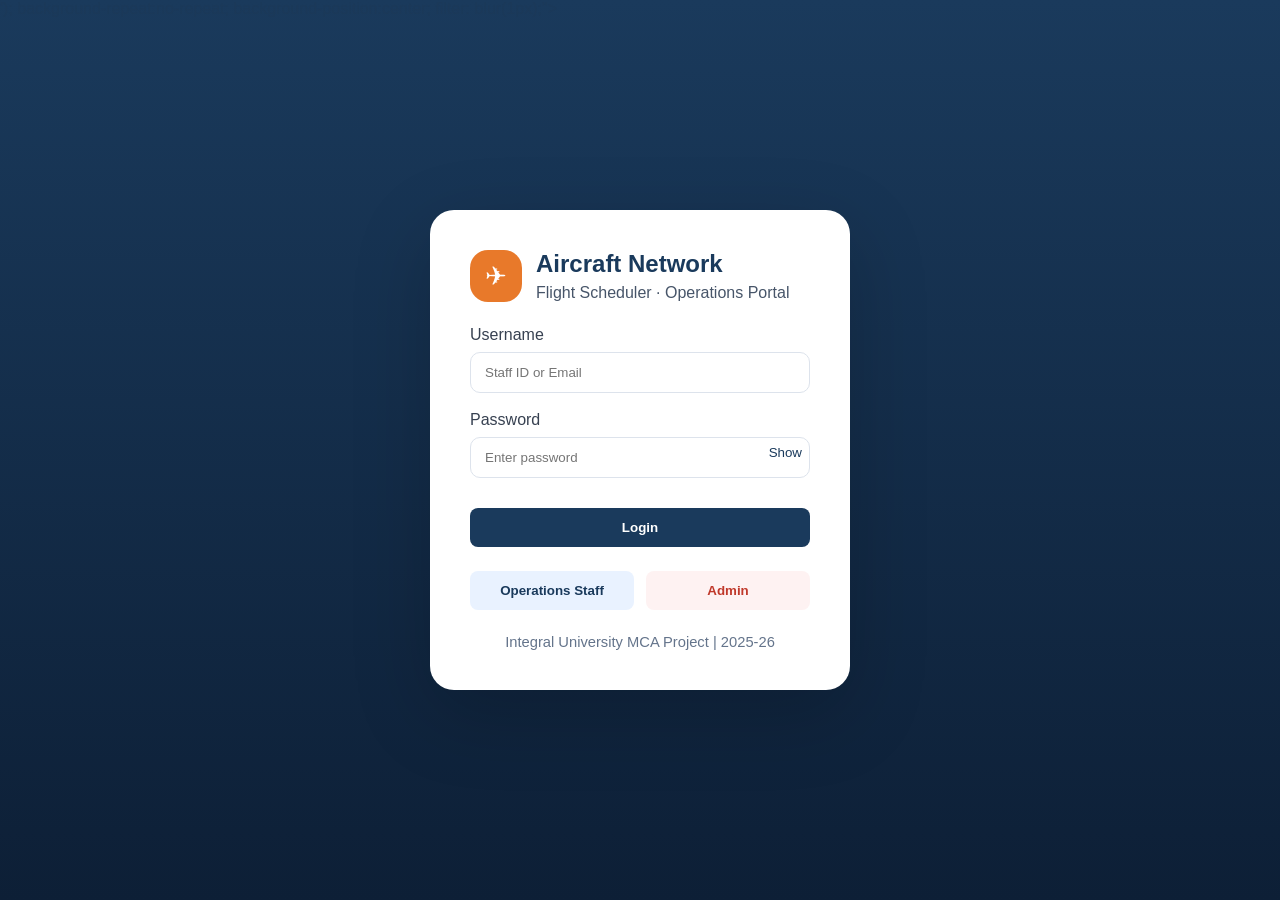
==== frontend/index.html @ dce7ee1d "Initial commit: Aircraft Network Flight Scheduler project" ====
<!DOCTYPE html>
<html lang="en">
<head>
  <meta charset="UTF-8">
  <meta name="viewport" content="width=device-width, initial-scale=1.0">
  <title>Aircraft Network Flight Scheduler</title>
  <link rel="stylesheet" href="css/main.css">
</head>
<body>
  <div class="login-page" style="min-height:100vh; display:grid; place-items:center; background: linear-gradient(180deg, #1a3a5c 0%, #0d1f36 100%);">
    <div style="position:absolute; inset:0; opacity:0.06; background-image:url('data:image/svg+xml;charset=UTF-8,<svg xmlns=\"http://www.w3.org/2000/svg\" viewBox=\"0 0 800 600\"><path d=\"M100 500C180 420 320 420 400 500C480 580 620 580 700 500\" stroke=\"white\" stroke-width=8 fill=\"none\" opacity=\"0.15\"/><path d=\"M240 180L300 150L280 180L320 210\" stroke=\"white\" stroke-width=6 fill=\"none\" opacity=\"0.08\"/></svg>'); background-repeat:no-repeat; background-position:center; filter: blur(1px);"></div>
    <div style="position:relative; width:min(420px,90vw); background:white; border-radius:24px; box-shadow:0 24px 80px rgba(0,0,0,0.18); padding:40px; z-index:1;">
      <div style="display:flex; align-items:center; gap:14px; margin-bottom:24px;">
        <div style="width:52px; height:52px; border-radius:18px; background:var(--accent); display:grid; place-items:center; color:white; font-size:1.6rem;">✈</div>
        <div>
          <h1 style="font-size:1.5rem; margin-bottom:6px; color:var(--primary);">Aircraft Network</h1>
          <p style="margin:0; color:#475569;">Flight Scheduler · Operations Portal</p>
        </div>
      </div>
      <form id="loginForm">
        <div class="form-group">
          <label for="username">Username</label>
          <input id="username" type="text" placeholder="Staff ID or Email" required>
        </div>
        <div class="form-group">
          <label for="password">Password</label>
          <div style="position:relative;">
            <input id="password" type="password" placeholder="Enter password" style="padding-right:110px;" required>
            <button type="button" id="togglePassword" style="position:absolute; right:8px; top:8px; border:none; background:transparent; color:var(--primary); cursor:pointer;">Show</button>
          </div>
        </div>
        <button class="btn btn-primary" type="submit" style="width:100%; margin-top:12px;">Login</button>
      </form>
      <div style="display:flex; gap:12px; margin-top:24px;">
        <button class="btn" id="opsStaff" style="flex:1; background:#e9f2ff; color:var(--primary);">Operations Staff</button>
        <button class="btn" id="adminStaff" style="flex:1; background:#fef2f2; color:var(--danger);">Admin</button>
      </div>
      <p style="margin-top:24px; font-size:0.92rem; color:#64748b; text-align:center;">Integral University MCA Project | 2025-26</p>
    </div>
  </div>
  <script>
    const loginForm = document.getElementById('loginForm');
    const usernameInput = document.getElementById('username');
    const passwordInput = document.getElementById('password');
    const toggle = document.getElementById('togglePassword');

    toggle.addEventListener('click', () => {
      const type = passwordInput.getAttribute('type') === 'password' ? 'text' : 'password';
      passwordInput.setAttribute('type', type);
      toggle.textContent = type === 'password' ? 'Show' : 'Hide';
    });

    loginForm.addEventListener('submit', (event) => {
      event.preventDefault();
      if (!usernameInput.value.trim() || !passwordInput.value.trim()) {
        alert('Please enter both username and password.');
        return;
      }
      const button = event.target.querySelector('button[type=submit]');
      button.textContent = 'Signing in...';
      button.disabled = true;
      sessionStorage.setItem('loggedIn', 'true');
      setTimeout(() => {
        window.location.href = 'pages/dashboard.html';
      }, 1000);
    });

    document.getElementById('opsStaff').addEventListener('click', () => {
      usernameInput.value = 'ops.staff@example.com';
      passwordInput.value = 'demo123';
    });
    document.getElementById('adminStaff').addEventListener('click', () => {
      usernameInput.value = 'admin@example.com';
      passwordInput.value = 'admin123';
    });
  </script>
</body>
</html>
---- frontend/css/main.css ----
:root {
  --primary: #1a3a5c;
  --accent: #e8792a;
  --success: #2e7d5e;
  --danger: #c0392b;
  --warning: #d4a017;
  --light: #f4f6f9;
  --dark: #1c1c2e;
  --text: #2d2d2d;
  --border: #dde3ec;
}

* {
  box-sizing: border-box;
  margin: 0;
  padding: 0;
}

body {
  font-family: 'Segoe UI', Tahoma, sans-serif;
  background: var(--light);
  color: var(--text);
  min-height: 100vh;
}

.navbar {
  display: flex;
  justify-content: space-between;
  align-items: center;
  padding: 16px 24px;
  background: var(--primary);
  color: white;
}

.navbar a {
  color: white;
  text-decoration: none;
  margin-left: 18px;
  font-size: 0.95rem;
}

.navbar a:hover {
  text-decoration: underline;
}

.sidebar {
  position: fixed;
  top: 0;
  left: 0;
  width: 220px;
  height: 100%;
  background: var(--primary);
  color: white;
  padding: 24px 16px;
  overflow-y: auto;
}

.sidebar nav a {
  display: block;
  color: white;
  padding: 12px 14px;
  border-radius: 8px;
  margin-bottom: 8px;
  text-decoration: none;
}

.sidebar nav a:hover,
.sidebar nav a.active {
  background: var(--accent);
}

.main-content {
  margin-left: 220px;
  padding: 24px;
}

.card {
  background: white;
  border-radius: 12px;
  box-shadow: 0 10px 25px rgba(31, 49, 75, 0.08);
  padding: 20px;
  margin-bottom: 16px;
}

.card-header {
  font-weight: 700;
  margin-bottom: 14px;
  border-bottom: 1px solid var(--border);
  padding-bottom: 10px;
}

.stat-box {
  background: white;
  border-radius: 12px;
  padding: 20px;
  text-align: center;
  box-shadow: 0 10px 18px rgba(31, 49, 75, 0.06);
}

.stat-box .number {
  font-size: 2rem;
  font-weight: 800;
}

.stat-box .label {
  color: #6f7384;
  margin-top: 8px;
}

.badge-ontime {
  color: white;
  background: var(--success);
  padding: 6px 12px;
  border-radius: 999px;
  font-size: 0.85rem;
}

.badge-delayed {
  color: white;
  background: var(--warning);
  padding: 6px 12px;
  border-radius: 999px;
  font-size: 0.85rem;
}

.badge-cancelled {
  color: white;
  background: var(--danger);
  padding: 6px 12px;
  border-radius: 999px;
  font-size: 0.85rem;
}

.badge-confirmed {
  color: white;
  background: #1b5f9b;
  padding: 6px 12px;
  border-radius: 999px;
  font-size: 0.85rem;
}

.btn {
  display: inline-flex;
  align-items: center;
  justify-content: center;
  border: none;
  border-radius: 8px;
  padding: 12px 18px;
  cursor: pointer;
  font-weight: 600;
}

.btn-primary {
  background: var(--primary);
  color: white;
}

.btn-primary:hover {
  background: #132947;
}

.btn-danger {
  background: var(--danger);
  color: white;
}

.btn-success {
  background: var(--success);
  color: white;
}

table {
  width: 100%;
  border-collapse: collapse;
  margin-top: 16px;
}

thead th {
  text-align: left;
  color: var(--dark);
  padding: 14px 12px;
  border-bottom: 2px solid var(--border);
}

tbody tr {
  border-bottom: 1px solid #e8edf4;
}

tbody tr:hover {
  background: #f7f9fc;
}

td {
  padding: 14px 12px;
  color: #4b5563;
}

.form-group {
  margin-bottom: 18px;
}

.form-group label {
  display: block;
  margin-bottom: 8px;
  color: #374151;
}

.form-group input,
.form-group select,
.form-group textarea {
  width: 100%;
  border: 1px solid var(--border);
  border-radius: 10px;
  padding: 12px 14px;
  background: #ffffff;
}

.notification-panel {
  position: fixed;
  right: 20px;
  top: 80px;
  width: 320px;
  background: white;
  border-radius: 16px;
  box-shadow: 0 20px 40px rgba(31, 49, 75, 0.12);
  padding: 20px;
}

@media (max-width: 768px) {
  .sidebar {
    position: static;
    width: 100%;
    height: auto;
  }

  .main-content {
    margin-left: 0;
  }
}
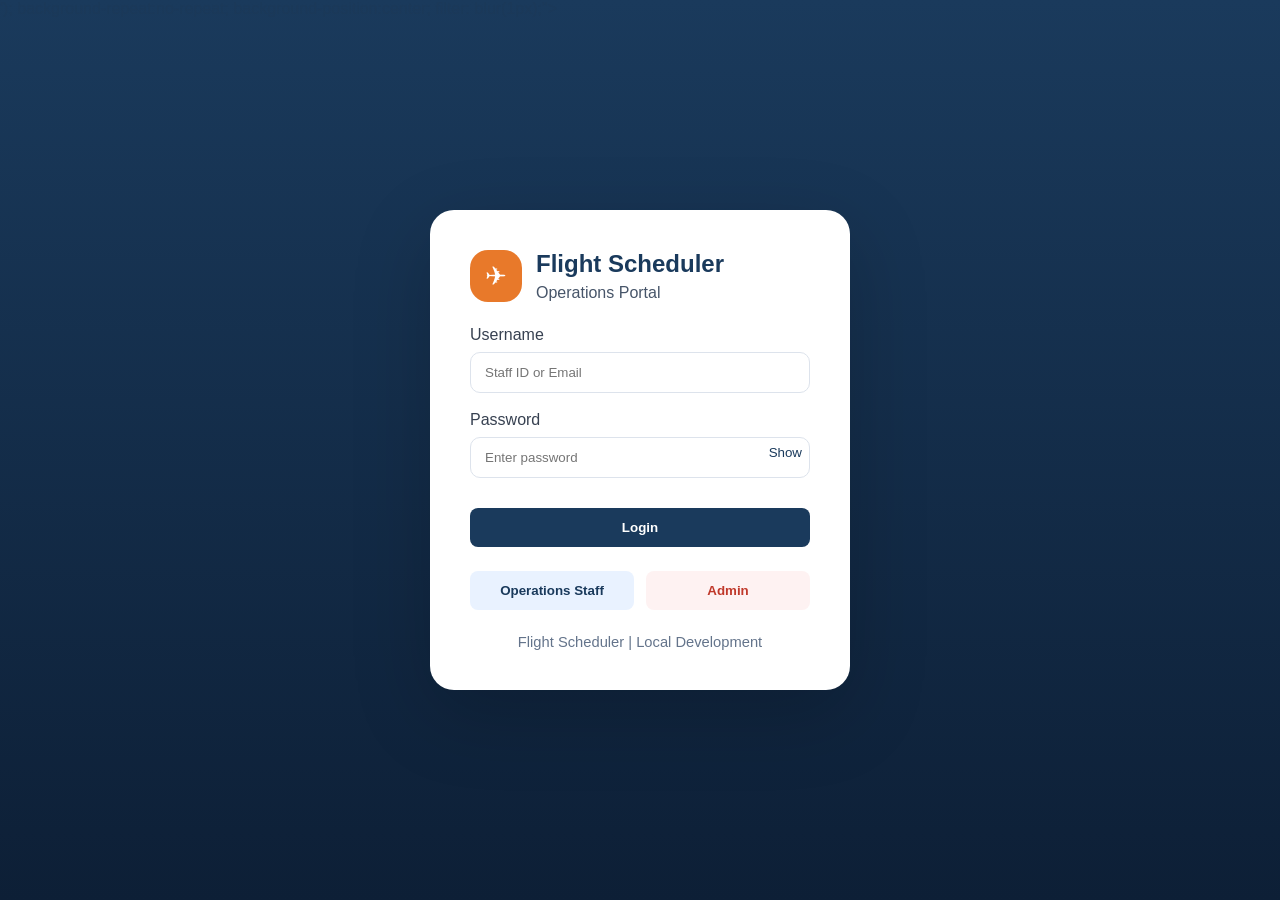
==== commit f12a2472: "Checkpoint from VS Code for cloud agent session" ====
--- a/frontend/index.html
+++ b/frontend/index.html
@@ -3,7 +3,7 @@
 <head>
   <meta charset="UTF-8">
   <meta name="viewport" content="width=device-width, initial-scale=1.0">
-  <title>Aircraft Network Flight Scheduler</title>
+  <title>Flight Scheduler</title>
   <link rel="stylesheet" href="css/main.css">
 </head>
 <body>
@@ -13,8 +13,8 @@
       <div style="display:flex; align-items:center; gap:14px; margin-bottom:24px;">
         <div style="width:52px; height:52px; border-radius:18px; background:var(--accent); display:grid; place-items:center; color:white; font-size:1.6rem;">✈</div>
         <div>
-          <h1 style="font-size:1.5rem; margin-bottom:6px; color:var(--primary);">Aircraft Network</h1>
-          <p style="margin:0; color:#475569;">Flight Scheduler · Operations Portal</p>
+          <h1 style="font-size:1.5rem; margin-bottom:6px; color:var(--primary);">Flight Scheduler</h1>
+          <p style="margin:0; color:#475569;">Operations Portal</p>
         </div>
       </div>
       <form id="loginForm">
@@ -35,7 +35,7 @@
         <button class="btn" id="opsStaff" style="flex:1; background:#e9f2ff; color:var(--primary);">Operations Staff</button>
         <button class="btn" id="adminStaff" style="flex:1; background:#fef2f2; color:var(--danger);">Admin</button>
       </div>
-      <p style="margin-top:24px; font-size:0.92rem; color:#64748b; text-align:center;">Integral University MCA Project | 2025-26</p>
+      <p style="margin-top:24px; font-size:0.92rem; color:#64748b; text-align:center;">Flight Scheduler | Local Development</p>
     </div>
   </div>
   <script>
